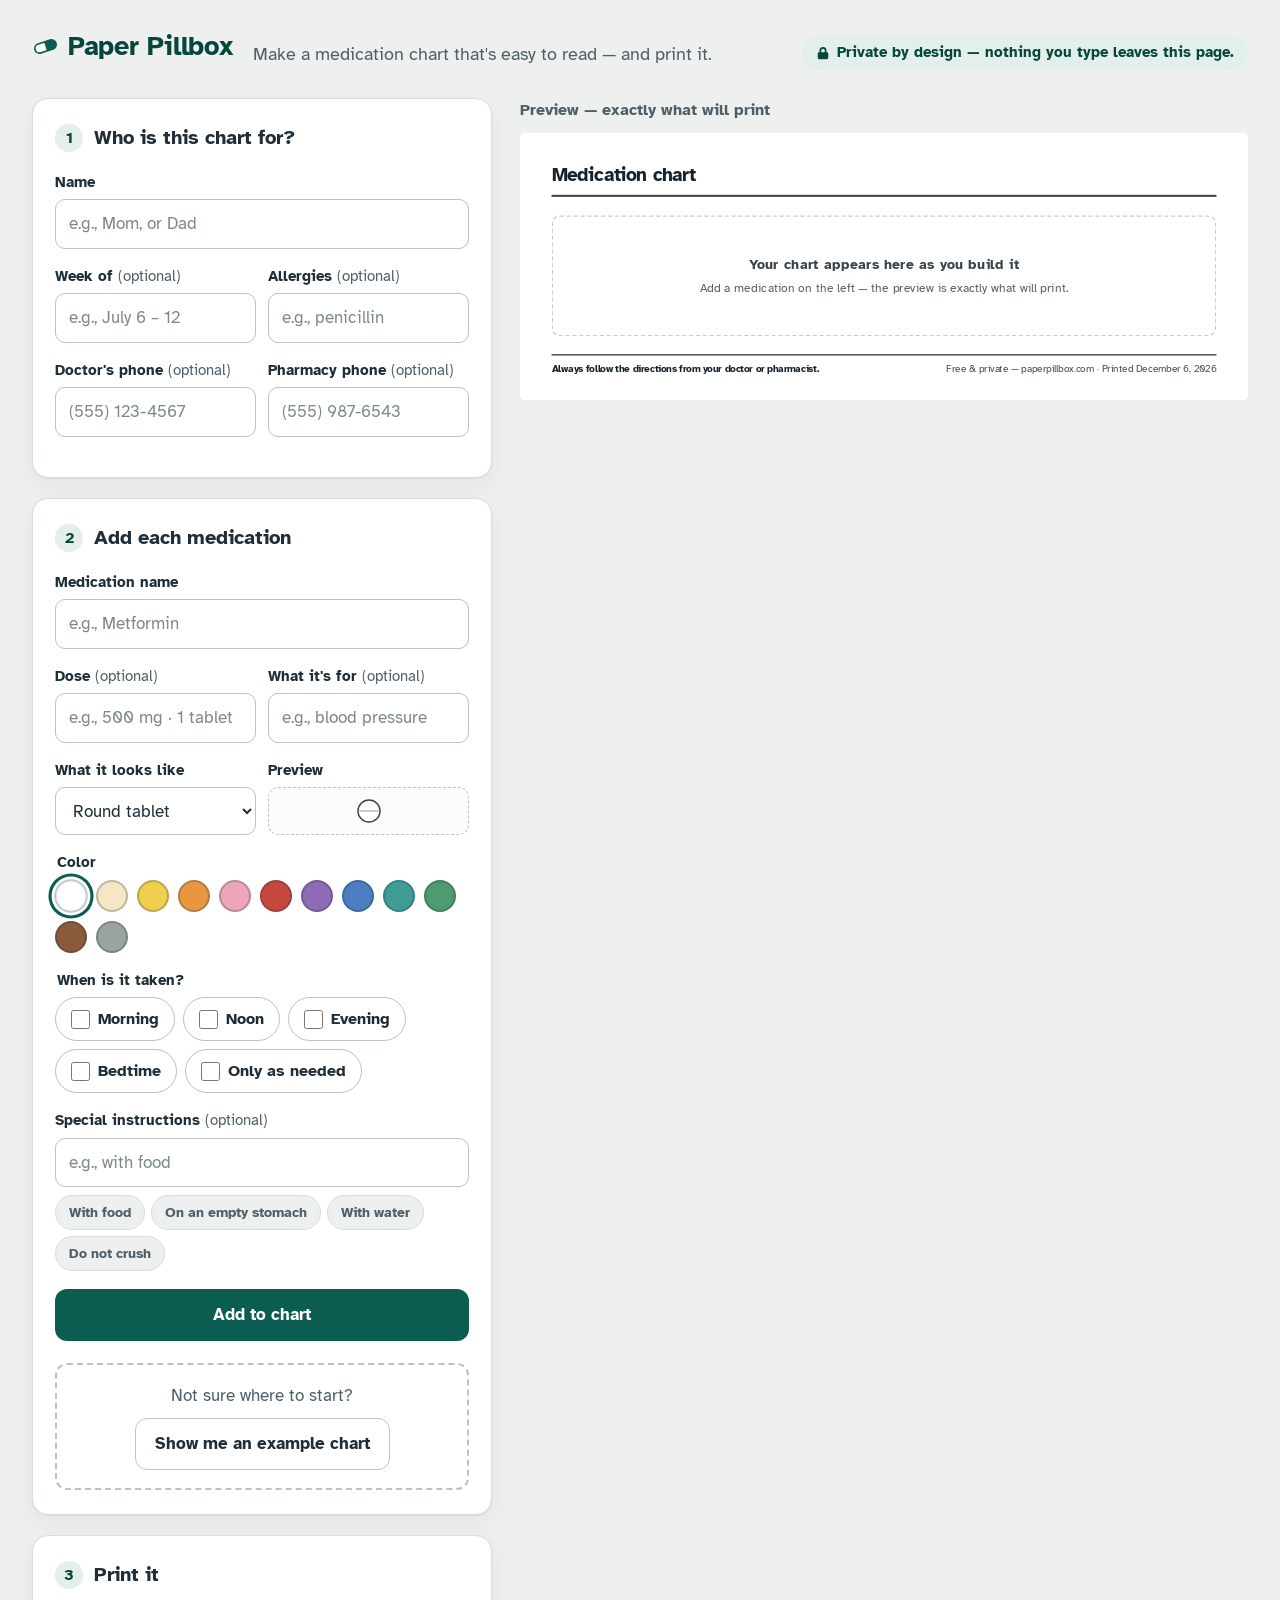
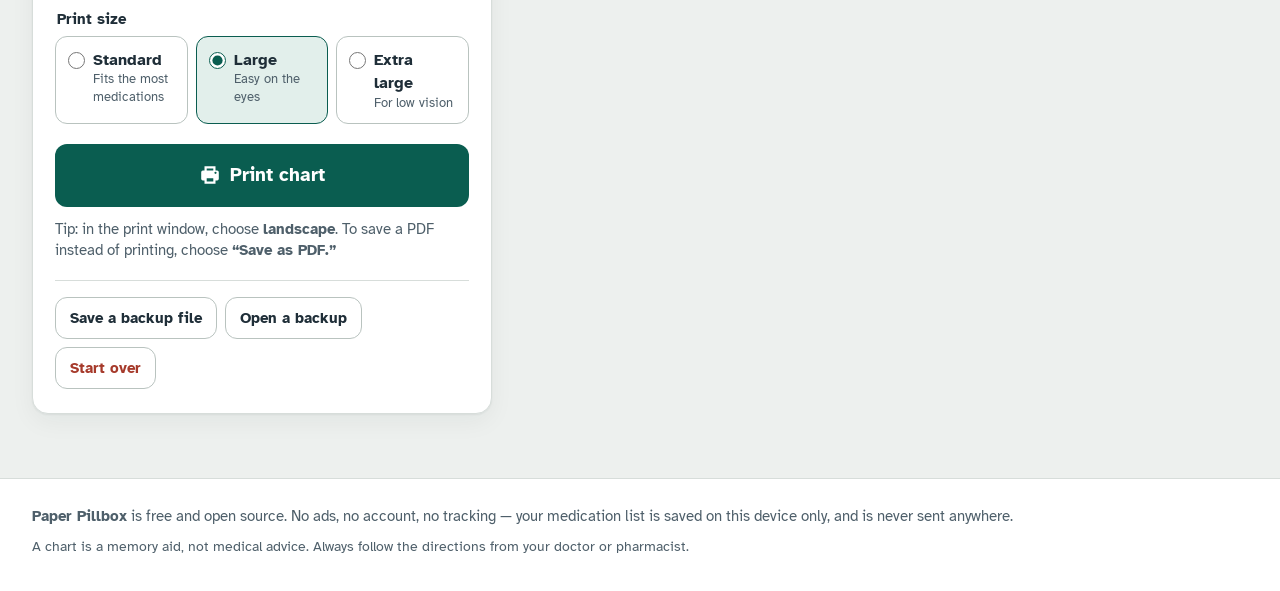
==== index.html @ 4de99bdd "feat: Paper Pillbox — a free, private medication chart maker A single-page static tool that builds a" ====
<!doctype html>
<html lang="en">
<head>
  <meta charset="utf-8">
  <meta name="viewport" content="width=device-width, initial-scale=1">
  <title>Paper Pillbox — print a clear medication chart</title>
  <meta name="description" content="Free medication chart maker. Large print, easy to read, completely private — nothing you type ever leaves your browser.">
  <meta name="theme-color" content="#0A5D50">
  <link rel="icon" href="favicon.svg" type="image/svg+xml">
  <link rel="stylesheet" href="styles.css">
</head>
<body>
  <a class="skip-link" href="#builder">Skip to the chart builder</a>

  <header class="masthead">
    <div class="masthead-inner">
      <p class="wordmark">
        <svg class="wordmark-pill" viewBox="0 0 32 32" aria-hidden="true" focusable="false">
          <rect x="3" y="10.5" width="26" height="11" rx="5.5" fill="#fff" stroke="currentColor" stroke-width="2"/>
          <path d="M16 10.5h7.5a5.5 5.5 0 0 1 5.5 5.5 5.5 5.5 0 0 1-5.5 5.5H16Z" fill="currentColor"/>
        </svg>
        Paper Pillbox
      </p>
      <p class="tagline">Make a medication chart that's easy to read — and print it.</p>
      <p class="privacy-note">
        <svg viewBox="0 0 16 16" aria-hidden="true" focusable="false"><path d="M4 7V5a4 4 0 0 1 8 0v2h.5A1.5 1.5 0 0 1 14 8.5v5A1.5 1.5 0 0 1 12.5 15h-9A1.5 1.5 0 0 1 2 13.5v-5A1.5 1.5 0 0 1 3.5 7Zm2 0h4V5a2 2 0 0 0-4 0Z" fill="currentColor"/></svg>
        Private by design — nothing you type leaves this page.
      </p>
    </div>
  </header>

  <main class="app">
    <!-- ============ Builder rail ============ -->
    <div class="builder" id="builder">

      <section class="card" aria-labelledby="who-heading">
        <h2 id="who-heading"><span class="step" aria-hidden="true">1</span>Who is this chart for?</h2>
        <div class="field">
          <label for="person-name">Name</label>
          <input id="person-name" type="text" autocomplete="off" placeholder="e.g., Mom, or Dad" data-person="name">
        </div>
        <div class="field-row">
          <div class="field">
            <label for="person-week">Week of <span class="optional">(optional)</span></label>
            <input id="person-week" type="text" autocomplete="off" placeholder="e.g., July 6 – 12" data-person="week">
          </div>
          <div class="field">
            <label for="person-allergies">Allergies <span class="optional">(optional)</span></label>
            <input id="person-allergies" type="text" autocomplete="off" placeholder="e.g., penicillin" data-person="allergies">
          </div>
        </div>
        <div class="field-row">
          <div class="field">
            <label for="person-doctor">Doctor's phone <span class="optional">(optional)</span></label>
            <input id="person-doctor" type="tel" autocomplete="off" placeholder="(555) 123-4567" data-person="doctor">
          </div>
          <div class="field">
            <label for="person-pharmacy">Pharmacy phone <span class="optional">(optional)</span></label>
            <input id="person-pharmacy" type="tel" autocomplete="off" placeholder="(555) 987-6543" data-person="pharmacy">
          </div>
        </div>
      </section>

      <section class="card" aria-labelledby="meds-heading">
        <h2 id="meds-heading"><span class="step" aria-hidden="true">2</span>Add each medication</h2>

        <form id="med-form" novalidate>
          <div class="field">
            <label for="med-name">Medication name</label>
            <input id="med-name" type="text" autocomplete="off" placeholder="e.g., Metformin" required aria-describedby="med-name-error">
            <p class="field-error" id="med-name-error" hidden>Please enter the medication's name.</p>
          </div>

          <div class="field-row">
            <div class="field">
              <label for="med-dose">Dose <span class="optional">(optional)</span></label>
              <input id="med-dose" type="text" autocomplete="off" placeholder="e.g., 500 mg · 1 tablet">
            </div>
            <div class="field">
              <label for="med-purpose">What it's for <span class="optional">(optional)</span></label>
              <input id="med-purpose" type="text" autocomplete="off" placeholder="e.g., blood pressure">
            </div>
          </div>

          <div class="field-row">
            <div class="field">
              <label for="med-shape">What it looks like</label>
              <select id="med-shape">
                <option value="round">Round tablet</option>
                <option value="oval">Oval tablet</option>
                <option value="capsule">Capsule</option>
                <option value="liquid">Liquid</option>
                <option value="drops">Drops</option>
                <option value="inhaler">Inhaler</option>
                <option value="injection">Injection</option>
                <option value="patch">Patch</option>
                <option value="cream">Cream or gel</option>
                <option value="other">Something else</option>
              </select>
            </div>
            <div class="field chip-preview-field">
              <span class="label-like" aria-hidden="true">Preview</span>
              <span class="chip-preview" id="chip-preview" aria-hidden="true"></span>
            </div>
          </div>

          <fieldset class="field">
            <legend>Color</legend>
            <div class="swatches" id="med-color" role="radiogroup"></div>
          </fieldset>

          <fieldset class="field" aria-describedby="med-times-error">
            <legend>When is it taken?</legend>
            <div class="time-checks" id="med-times">
              <label class="time-check time-morning"><input type="checkbox" value="morning"><span class="time-check-label">Morning</span></label>
              <label class="time-check time-noon"><input type="checkbox" value="noon"><span class="time-check-label">Noon</span></label>
              <label class="time-check time-evening"><input type="checkbox" value="evening"><span class="time-check-label">Evening</span></label>
              <label class="time-check time-bedtime"><input type="checkbox" value="bedtime"><span class="time-check-label">Bedtime</span></label>
              <label class="time-check time-prn"><input type="checkbox" value="prn"><span class="time-check-label">Only as needed</span></label>
            </div>
            <p class="field-error" id="med-times-error" hidden>Please pick at least one time of day.</p>
          </fieldset>

          <div class="field" id="max-per-day-field" hidden>
            <label for="med-max">Most in 24 hours <span class="optional">(optional)</span></label>
            <input id="med-max" type="text" autocomplete="off" placeholder="e.g., up to 3 doses">
          </div>

          <div class="field">
            <label for="med-instructions">Special instructions <span class="optional">(optional)</span></label>
            <input id="med-instructions" type="text" autocomplete="off" placeholder="e.g., with food">
            <div class="quick-chips" aria-label="Common instructions">
              <button type="button" class="quick-chip" data-chip="With food">With food</button>
              <button type="button" class="quick-chip" data-chip="On an empty stomach">On an empty stomach</button>
              <button type="button" class="quick-chip" data-chip="With a full glass of water">With water</button>
              <button type="button" class="quick-chip" data-chip="Do not crush">Do not crush</button>
            </div>
          </div>

          <div class="form-actions">
            <button type="submit" class="btn btn-primary" id="med-submit">Add to chart</button>
            <button type="button" class="btn btn-ghost" id="med-cancel" hidden>Cancel</button>
          </div>
        </form>

        <div class="med-list-wrap">
          <h3 class="med-list-heading" id="med-list-heading" hidden>On this chart</h3>
          <ul class="med-list" id="med-list" aria-labelledby="meds-heading"></ul>
          <div class="example-offer" id="example-offer">
            <p>Not sure where to start?</p>
            <button type="button" class="btn btn-subtle" id="load-example">Show me an example chart</button>
          </div>
        </div>
      </section>

      <section class="card" aria-labelledby="print-heading">
        <h2 id="print-heading"><span class="step" aria-hidden="true">3</span>Print it</h2>

        <fieldset class="field">
          <legend>Print size</legend>
          <div class="size-options" role="radiogroup">
            <label class="size-option"><input type="radio" name="text-size" value="standard"><span><strong>Standard</strong><small>Fits the most medications</small></span></label>
            <label class="size-option"><input type="radio" name="text-size" value="large" checked><span><strong>Large</strong><small>Easy on the eyes</small></span></label>
            <label class="size-option"><input type="radio" name="text-size" value="xl"><span><strong>Extra large</strong><small>For low vision</small></span></label>
          </div>
        </fieldset>

        <button type="button" class="btn btn-primary btn-print" id="print-btn">
          <svg viewBox="0 0 20 20" aria-hidden="true" focusable="false"><path d="M5 2h10v4h1.5A1.5 1.5 0 0 1 18 7.5v6a1.5 1.5 0 0 1-1.5 1.5H15v3H5v-3H3.5A1.5 1.5 0 0 1 2 13.5v-6A1.5 1.5 0 0 1 3.5 6H5Zm2 2v2h6V4Zm0 9v3h6v-3Zm8-4a1 1 0 1 0 0-2 1 1 0 0 0 0 2Z" fill="currentColor"/></svg>
          Print chart
        </button>
        <p class="print-hint">Tip: in the print window, choose <strong>landscape</strong>. To save a PDF instead of printing, choose <strong>“Save as PDF.”</strong></p>

        <div class="data-actions">
          <button type="button" class="btn btn-subtle" id="export-btn">Save a backup file</button>
          <button type="button" class="btn btn-subtle" id="import-btn">Open a backup</button>
          <input type="file" id="import-input" accept=".json,application/json" hidden>
          <button type="button" class="btn btn-subtle btn-danger-subtle" id="reset-btn">Start over</button>
        </div>
      </section>
    </div>

    <!-- ============ Preview pane ============ -->
    <div class="preview-pane">
      <div class="preview-toolbar">
        <h2 class="preview-title">Preview — exactly what will print</h2>
        <p class="save-indicator" id="save-indicator" role="status" aria-live="polite"></p>
      </div>
      <div class="sheet-viewport" id="sheet-viewport">
        <article class="sheet" id="sheet" aria-label="Medication chart preview"></article>
      </div>
    </div>
  </main>

  <footer class="site-footer">
    <div class="site-footer-inner">
      <p><strong>Paper Pillbox</strong> is free and open source. No ads, no account, no tracking — your medication list is saved on this device only, and is never sent anywhere.</p>
      <p class="disclaimer">A chart is a memory aid, not medical advice. Always follow the directions from your doctor or pharmacist.</p>
    </div>
  </footer>

  <div class="snackbar" id="snackbar" role="status" aria-live="polite" hidden>
    <span id="snackbar-text"></span>
    <button type="button" class="snackbar-action" id="snackbar-action" hidden>Undo</button>
  </div>

  <dialog class="confirm-dialog" id="reset-dialog">
    <h2>Start over?</h2>
    <p>This clears the whole chart — every medication and every detail. If you might want it later, save a backup first.</p>
    <div class="dialog-actions">
      <button type="button" class="btn btn-subtle" id="reset-cancel">Keep my chart</button>
      <button type="button" class="btn btn-danger" id="reset-confirm">Clear everything</button>
    </div>
  </dialog>

  <noscript>
    <div class="noscript-note">
      <p>Paper Pillbox needs JavaScript to build your chart. Everything runs right here in your browser — nothing you type is ever uploaded.</p>
    </div>
  </noscript>

  <script src="app.js"></script>
</body>
</html>
---- styles.css ----
/* ==========================================================================
   Paper Pillbox — screen & print styles
   Typeface: Atkinson Hyperlegible (Braille Institute) — chosen because the
   people reading this chart may have low vision. Self-hosted, no CDN.
   ========================================================================== */

@font-face {
  font-family: "Atkinson Hyperlegible";
  src: url("fonts/atkinson-hyperlegible-400.woff2") format("woff2");
  font-weight: 400;
  font-style: normal;
  font-display: swap;
}
@font-face {
  font-family: "Atkinson Hyperlegible";
  src: url("fonts/atkinson-hyperlegible-700.woff2") format("woff2");
  font-weight: 700;
  font-style: normal;
  font-display: swap;
}
@font-face {
  font-family: "Atkinson Hyperlegible";
  src: url("fonts/atkinson-hyperlegible-400-italic.woff2") format("woff2");
  font-weight: 400;
  font-style: italic;
  font-display: swap;
}

/* ---------- Tokens ---------- */
:root {
  /* App chrome */
  --porcelain: #EDF0EE;
  --paper: #FFFFFF;
  --ink: #1F2E38;
  --ink-soft: #4E5F6A;
  --line: #D7DDDA;
  --line-strong: #B9C3BF;
  --green: #0A5D50;
  --green-deep: #07463C;
  --green-tint: #E2EFEB;
  --danger: #A63A2B;
  --danger-tint: #F8ECE9;

  /* Time-of-day system — the chart's organizing principle.
     Each slot gets a band tint (light enough for AAA text) and an ink. */
  --dawn-band: #FAEFDC;   --dawn-ink: #6E430C;
  --day-band: #E3EDF7;    --day-ink: #1B4A72;
  --dusk-band: #EFE8F6;   --dusk-ink: #4F3B73;
  --night-band: #E5E9F4;  --night-ink: #27345D;
  --prn-band: #EBEEEA;    --prn-ink: #3F4C46;

  /* Printed sheet */
  --sheet-rule: #C9CFCC;
  --sheet-rule-strong: #37424A;
  --sheet-font: 17px; /* "Large" default; JS swaps via [data-size] */

  --radius-card: 16px;
  --radius-input: 10px;
  --shadow-card: 0 1px 2px rgba(16, 42, 37, 0.06), 0 8px 24px rgba(16, 42, 37, 0.05);
  --shadow-paper: 0 2px 6px rgba(20, 35, 30, 0.12), 0 18px 48px rgba(20, 35, 30, 0.14);
}

/* ---------- Base ---------- */
*, *::before, *::after { box-sizing: border-box; }

/* The hidden attribute always wins, even over display:flex utilities. */
[hidden] { display: none !important; }

html { -webkit-text-size-adjust: 100%; }

body {
  margin: 0;
  font-family: "Atkinson Hyperlegible", "Segoe UI", system-ui, -apple-system, sans-serif;
  font-size: 17px;
  line-height: 1.5;
  color: var(--ink);
  background: var(--porcelain);
}

::selection { background: var(--green-tint); color: var(--green-deep); }

h1, h2, h3, p, ul, figure { margin: 0; }
ul { padding: 0; list-style: none; }
button, input, select { font: inherit; color: inherit; }
svg { display: block; }

:focus-visible {
  outline: 3px solid var(--green);
  outline-offset: 2px;
  border-radius: 4px;
}

.visually-hidden {
  position: absolute;
  width: 1px; height: 1px;
  margin: -1px; padding: 0;
  overflow: hidden;
  clip-path: inset(50%);
  white-space: nowrap;
  border: 0;
}

.skip-link {
  position: absolute;
  left: 16px; top: -60px;
  z-index: 100;
  padding: 10px 16px;
  background: var(--green-deep);
  color: #fff;
  font-weight: 700;
  border-radius: 0 0 10px 10px;
  text-decoration: none;
  transition: top 120ms ease;
}
.skip-link:focus { top: 0; }

/* ---------- Masthead ---------- */
.masthead { padding: 26px 32px 6px; }
.masthead-inner {
  max-width: 1560px;
  margin: 0 auto;
  display: flex;
  flex-wrap: wrap;
  align-items: baseline;
  column-gap: 20px;
  row-gap: 8px;
}
.wordmark {
  display: inline-flex;
  align-items: center;
  gap: 9px;
  font-size: 27px;
  font-weight: 700;
  letter-spacing: -0.01em;
  color: var(--green-deep);
}
.wordmark-pill { width: 27px; height: 27px; color: var(--green); transform: rotate(-18deg); }
.tagline { font-size: 18px; color: var(--ink-soft); }
.privacy-note {
  display: inline-flex;
  align-items: center;
  gap: 7px;
  margin-left: auto;
  padding: 6px 14px;
  font-size: 14.5px;
  font-weight: 700;
  color: var(--green-deep);
  background: var(--green-tint);
  border-radius: 999px;
}
.privacy-note svg { width: 14px; height: 14px; }

/* ---------- App layout ---------- */
.app {
  max-width: 1560px;
  margin: 0 auto;
  display: grid;
  grid-template-columns: minmax(370px, 460px) minmax(0, 1fr);
  gap: 28px;
  padding: 22px 32px 64px;
  align-items: start;
}

/* ---------- Builder cards ---------- */
.builder { display: grid; gap: 20px; }

.card {
  background: var(--paper);
  border: 1px solid var(--line);
  border-radius: var(--radius-card);
  padding: 24px 22px;
  box-shadow: var(--shadow-card);
}
.card > h2 {
  display: flex;
  align-items: center;
  gap: 11px;
  font-size: 20px;
  margin-bottom: 18px;
}
.step {
  flex: none;
  display: inline-flex;
  align-items: center;
  justify-content: center;
  width: 28px; height: 28px;
  border-radius: 50%;
  background: var(--green-tint);
  color: var(--green-deep);
  font-size: 16px;
}

/* ---------- Fields ---------- */
.field { margin-bottom: 16px; }
.field:last-child { margin-bottom: 0; }
.field-row {
  display: grid;
  grid-template-columns: 1fr 1fr;
  gap: 12px;
}
.field-row .field { margin-bottom: 16px; }

label, legend, .label-like {
  display: block;
  font-size: 15px;
  font-weight: 700;
  margin-bottom: 6px;
}
fieldset {
  border: 0;
  padding: 0;
  margin: 0 0 16px;
  min-width: 0;
}
.optional { font-weight: 400; color: var(--ink-soft); }

input[type="text"], input[type="tel"], select {
  width: 100%;
  padding: 11px 13px;
  border: 1.5px solid var(--line-strong);
  border-radius: var(--radius-input);
  background: #fff;
  min-height: 48px;
}
input[type="text"]:focus-visible, input[type="tel"]:focus-visible, select:focus-visible {
  border-color: var(--green);
  outline-offset: 0;
}
input::placeholder { color: #7C8A88; opacity: 1; }

.field-error {
  margin-top: 6px;
  font-size: 14.5px;
  font-weight: 700;
  color: var(--danger);
}
.field-invalid input, .field-invalid .time-check { border-color: var(--danger); }

/* Color swatches */
.swatches { display: flex; flex-wrap: wrap; gap: 9px; }
.swatch { position: relative; margin: 0; }
.swatch input {
  position: absolute;
  inset: 0;
  opacity: 0;
  margin: 0;
  cursor: pointer;
}
.swatch-dot {
  display: block;
  width: 32px; height: 32px;
  border-radius: 50%;
  border: 2px solid rgba(31, 46, 56, 0.25);
  transition: transform 100ms ease;
}
.swatch input:checked + .swatch-dot {
  box-shadow: 0 0 0 2.5px #fff, 0 0 0 5.5px var(--green);
  transform: scale(1.05);
}
.swatch input:focus-visible + .swatch-dot {
  box-shadow: 0 0 0 2.5px #fff, 0 0 0 5.5px var(--green);
}

/* Live chip preview */
.chip-preview-field { display: flex; flex-direction: column; }
.chip-preview {
  flex: 1;
  display: flex;
  align-items: center;
  justify-content: center;
  min-height: 48px;
  border: 1.5px dashed var(--line-strong);
  border-radius: var(--radius-input);
  background: #FBFCFB;
}
.chip-preview svg { width: 34px; height: 34px; }

/* Time-of-day checks */
.time-checks { display: flex; flex-wrap: wrap; gap: 8px; }
.time-check {
  display: inline-flex;
  align-items: center;
  gap: 8px;
  margin: 0;
  padding: 9px 15px;
  font-size: 16px;
  font-weight: 700;
  border: 1.5px solid var(--line-strong);
  border-radius: 999px;
  background: #fff;
  cursor: pointer;
}
.time-check input {
  width: 19px; height: 19px;
  margin: 0;
  cursor: pointer;
}
.time-morning input { accent-color: var(--dawn-ink); }
.time-noon input { accent-color: var(--day-ink); }
.time-evening input { accent-color: var(--dusk-ink); }
.time-bedtime input { accent-color: var(--night-ink); }
.time-prn input { accent-color: var(--prn-ink); }

.time-morning:has(input:checked) { background: var(--dawn-band); border-color: var(--dawn-ink); color: var(--dawn-ink); }
.time-noon:has(input:checked) { background: var(--day-band); border-color: var(--day-ink); color: var(--day-ink); }
.time-evening:has(input:checked) { background: var(--dusk-band); border-color: var(--dusk-ink); color: var(--dusk-ink); }
.time-bedtime:has(input:checked) { background: var(--night-band); border-color: var(--night-ink); color: var(--night-ink); }
.time-prn:has(input:checked) { background: var(--prn-band); border-color: var(--prn-ink); color: var(--prn-ink); }
.time-check:has(input:focus-visible) {
  outline: 3px solid var(--green);
  outline-offset: 2px;
}

/* Quick instruction chips */
.quick-chips { display: flex; flex-wrap: wrap; gap: 6px; margin-top: 8px; }
.quick-chip {
  padding: 6px 13px;
  font-size: 14px;
  font-weight: 700;
  color: var(--ink-soft);
  background: var(--porcelain);
  border: 1px solid var(--line);
  border-radius: 999px;
  cursor: pointer;
}
.quick-chip:hover { background: var(--green-tint); color: var(--green-deep); border-color: var(--green); }

/* ---------- Buttons ---------- */
.btn {
  display: inline-flex;
  align-items: center;
  justify-content: center;
  gap: 9px;
  padding: 12px 19px;
  min-height: 48px;
  font-weight: 700;
  border: 1.5px solid transparent;
  border-radius: 12px;
  cursor: pointer;
  transition: background-color 120ms ease, border-color 120ms ease, transform 60ms ease;
}
.btn:active { transform: translateY(1px); }
.btn svg { width: 20px; height: 20px; flex: none; }

.btn-primary { background: var(--green); color: #fff; }
.btn-primary:hover { background: var(--green-deep); }

.btn-subtle { background: #fff; border-color: var(--line-strong); color: var(--ink); }
.btn-subtle:hover { background: var(--porcelain); }

.btn-ghost { background: transparent; color: var(--ink-soft); }
.btn-ghost:hover { background: var(--porcelain); }

.btn-danger { background: var(--danger); color: #fff; }
.btn-danger:hover { background: #8C2F22; }

.btn-danger-subtle { color: var(--danger); border-color: var(--line-strong); }
.btn-danger-subtle:hover { background: var(--danger-tint); border-color: var(--danger); }

.form-actions { display: flex; gap: 10px; margin-top: 18px; }
.form-actions .btn-primary { flex: 1; }

.btn-print {
  width: 100%;
  font-size: 19px;
  padding: 16px;
  margin-top: 4px;
}
.btn-print svg { width: 22px; height: 22px; }

.print-hint {
  margin-top: 12px;
  font-size: 14.5px;
  color: var(--ink-soft);
}

.data-actions {
  display: flex;
  flex-wrap: wrap;
  gap: 8px;
  margin-top: 18px;
  padding-top: 16px;
  border-top: 1px solid var(--line);
}
.data-actions .btn { min-height: 42px; padding: 8px 14px; font-size: 15px; }

/* ---------- Medication list ---------- */
.med-list-wrap { margin-top: 22px; }
.med-list-heading {
  font-size: 15px;
  color: var(--ink-soft);
  text-transform: uppercase;
  letter-spacing: 0.06em;
  padding-bottom: 6px;
}
.med-item {
  display: flex;
  align-items: center;
  gap: 12px;
  padding: 13px 2px;
  border-top: 1px solid var(--line);
}
.med-item-chip { flex: none; width: 34px; height: 34px; }
.med-item-chip svg { width: 34px; height: 34px; }
.med-item-body { flex: 1; min-width: 0; }
.med-item-name { font-weight: 700; overflow-wrap: anywhere; }
.med-item-dose { font-weight: 400; color: var(--ink-soft); }
.med-item-times { display: flex; flex-wrap: wrap; gap: 5px; margin-top: 4px; }
.time-badge {
  display: inline-flex;
  align-items: center;
  gap: 5px;
  padding: 2px 9px;
  font-size: 13px;
  font-weight: 700;
  border-radius: 999px;
}
.time-badge::before {
  content: "";
  width: 7px; height: 7px;
  border-radius: 50%;
  background: currentColor;
}
.time-badge.morning { background: var(--dawn-band); color: var(--dawn-ink); }
.time-badge.noon { background: var(--day-band); color: var(--day-ink); }
.time-badge.evening { background: var(--dusk-band); color: var(--dusk-ink); }
.time-badge.bedtime { background: var(--night-band); color: var(--night-ink); }
.time-badge.prn { background: var(--prn-band); color: var(--prn-ink); }

.med-item-actions { display: flex; gap: 4px; }
.icon-btn {
  display: inline-flex;
  align-items: center;
  justify-content: center;
  width: 42px; height: 42px;
  border: none;
  border-radius: 10px;
  background: transparent;
  color: var(--ink-soft);
  cursor: pointer;
}
.icon-btn:hover { background: var(--porcelain); color: var(--ink); }
.icon-btn.delete:hover { background: var(--danger-tint); color: var(--danger); }
.icon-btn svg { width: 20px; height: 20px; }

.med-item-editing {
  background: var(--green-tint);
  border-radius: 10px;
  margin: 0 -8px;
  padding: 13px 10px;
  border-top-color: transparent;
}

.example-offer {
  margin-top: 14px;
  padding: 18px;
  text-align: center;
  border: 2px dashed var(--line-strong);
  border-radius: 12px;
  color: var(--ink-soft);
}
.example-offer p { margin-bottom: 10px; }

/* ---------- Print size options ---------- */
.size-options { display: grid; grid-template-columns: 1fr 1fr 1fr; gap: 8px; }
.size-option {
  display: flex;
  align-items: flex-start;
  gap: 8px;
  margin: 0;
  padding: 11px 12px;
  border: 1.5px solid var(--line-strong);
  border-radius: 12px;
  background: #fff;
  cursor: pointer;
  font-weight: 400;
}
.size-option input { margin: 4px 0 0; accent-color: var(--green); width: 17px; height: 17px; flex: none; cursor: pointer; }
.size-option strong { display: block; font-size: 15.5px; }
.size-option small { display: block; font-size: 13px; color: var(--ink-soft); line-height: 1.35; }
.size-option:has(input:checked) { border-color: var(--green); background: var(--green-tint); }
.size-option:has(input:focus-visible) { outline: 3px solid var(--green); outline-offset: 2px; }

/* ---------- Preview pane ---------- */
.preview-pane {
  position: sticky;
  top: 20px;
  min-width: 0;
}
.preview-toolbar {
  display: flex;
  align-items: baseline;
  justify-content: space-between;
  gap: 16px;
  margin-bottom: 12px;
}
.preview-title { font-size: 15.5px; font-weight: 700; color: var(--ink-soft); }
.save-indicator {
  display: inline-flex;
  align-items: center;
  gap: 7px;
  font-size: 14px;
  color: var(--ink-soft);
}
.save-indicator.saved::before {
  content: "";
  width: 8px; height: 8px;
  border-radius: 50%;
  background: var(--green);
}

.sheet-viewport {
  position: relative;
  overflow-x: auto;
  border-radius: 4px;
}

/* ---------- The sheet (the printed artifact) ---------- */
.sheet {
  width: 1060px;
  transform-origin: top left;
  background: #fff;
  border-radius: 4px;
  box-shadow: var(--shadow-paper);
  padding: 42px 46px 36px;
  font-size: var(--sheet-font);
  line-height: 1.4;
  color: #16232C;
}
.sheet[data-size="standard"] { --sheet-font: 14px; }
.sheet[data-size="large"] { --sheet-font: 17px; }
.sheet[data-size="xl"] { --sheet-font: 20px; }

.sheet-head {
  display: flex;
  align-items: baseline;
  justify-content: space-between;
  gap: 24px;
  padding-bottom: 10px;
  border-bottom: 3px solid var(--sheet-rule-strong);
}
.sheet-title { font-size: 1.6em; font-weight: 700; letter-spacing: -0.01em; }
.sheet-week { font-size: 1.05em; white-space: nowrap; }
.sheet-meta {
  display: flex;
  flex-wrap: wrap;
  column-gap: 28px;
  row-gap: 2px;
  margin-top: 9px;
  font-size: 0.95em;
}
.sheet-meta .allergies { font-weight: 700; }

/* Time-of-day slots */
.slot { margin-top: 1.5em; }
.slot-head {
  display: flex;
  align-items: center;
  gap: 10px;
  padding: 8px 14px;
  border-radius: 8px;
  font-size: 1.12em;
  font-weight: 700;
}
.slot-head svg { width: 1.25em; height: 1.25em; flex: none; }
.slot-morning .slot-head { background: var(--dawn-band); color: var(--dawn-ink); }
.slot-noon .slot-head { background: var(--day-band); color: var(--day-ink); }
.slot-evening .slot-head { background: var(--dusk-band); color: var(--dusk-ink); }
.slot-bedtime .slot-head { background: var(--night-band); color: var(--night-ink); }
.slot-prn .slot-head { background: var(--prn-band); color: var(--prn-ink); }

.slot table {
  width: 100%;
  border-collapse: collapse;
  margin-top: 2px;
}
.slot thead th {
  padding: 7px 4px 5px;
  font-size: 0.82em;
  font-weight: 700;
  color: #3F4C55;
  border-bottom: 2px solid var(--sheet-rule-strong);
}
.slot thead th.med-col { text-align: left; padding-left: 4px; }
.slot .day-col { width: 3.9em; }

.slot tbody tr:nth-child(even) { background: #F7F9F8; }
.slot tbody th, .slot tbody td {
  border-bottom: 1.5px solid var(--sheet-rule);
  vertical-align: middle;
}
.slot tbody th.med {
  text-align: left;
  padding: 0.55em 0.6em 0.55em 4px;
  font-weight: 400;
}
.med-cell { display: flex; align-items: center; gap: 0.6em; }
.med-cell .chip { flex: none; width: 2em; height: 2em; }
.med-cell .chip svg { width: 100%; height: 100%; }
.med-cell .med-text { min-width: 0; }
.med-cell .med-name { font-size: 1.12em; font-weight: 700; overflow-wrap: anywhere; }
.med-cell .med-dose { font-weight: 400; font-size: 0.92em; color: #3F4C55; white-space: nowrap; }
.med-cell .med-notes { display: block; font-size: 0.88em; color: #3F4C55; font-style: italic; }

.slot td.checkcell {
  border-left: 1px solid #E2E6E4;
  text-align: center;
  padding: 0.45em 0;
}
.checkbox {
  display: inline-block;
  width: 1.45em; height: 1.45em;
  border: 2px solid #5A6663;
  border-radius: 4px;
  background: #fff;
}

/* As-needed table */
.slot-prn tbody td { padding: 0.55em 0.6em; font-size: 0.95em; }
.slot-prn thead th { text-align: left; padding-left: 0.6em; }
.slot-prn thead th:first-child { padding-left: 4px; }

/* Sheet footer */
.sheet-foot {
  display: flex;
  align-items: baseline;
  justify-content: space-between;
  gap: 24px;
  margin-top: 1.8em;
  padding-top: 9px;
  border-top: 2px solid var(--sheet-rule-strong);
  font-size: 0.85em;
}
.sheet-foot .safety { font-weight: 700; }
.sheet-foot .credit { color: #3F4C55; white-space: nowrap; }

/* Sheet empty state (screen only) */
.sheet-empty {
  margin-top: 1.5em;
  padding: 56px 40px;
  text-align: center;
  border: 2px dashed var(--sheet-rule);
  border-radius: 12px;
  color: #4E5F6A;
  font-size: 1.05em;
}
.sheet-empty strong { display: block; font-size: 1.15em; margin-bottom: 6px; color: #37424A; }

/* ---------- Site footer ---------- */
.site-footer {
  border-top: 1px solid var(--line);
  background: #fff;
  padding: 26px 32px 34px;
}
.site-footer-inner {
  max-width: 1560px;
  margin: 0 auto;
  display: grid;
  gap: 8px;
  font-size: 15px;
  color: var(--ink-soft);
}
.disclaimer { font-size: 14px; }

/* ---------- Snackbar ---------- */
.snackbar {
  position: fixed;
  left: 50%;
  bottom: 26px;
  transform: translateX(-50%);
  z-index: 60;
  display: flex;
  align-items: center;
  gap: 18px;
  max-width: min(92vw, 480px);
  padding: 14px 20px;
  background: var(--ink);
  color: #fff;
  border-radius: 12px;
  box-shadow: 0 6px 24px rgba(16, 30, 26, 0.35);
  animation: snackbar-in 160ms ease;
}
@keyframes snackbar-in {
  from { transform: translate(-50%, 12px); opacity: 0; }
  to { transform: translate(-50%, 0); opacity: 1; }
}
.snackbar-action {
  border: none;
  background: none;
  color: #9FDFCE;
  font-weight: 700;
  text-decoration: underline;
  cursor: pointer;
  padding: 4px 6px;
}

/* ---------- Dialog ---------- */
.confirm-dialog {
  border: none;
  border-radius: 16px;
  padding: 26px 24px;
  max-width: 430px;
  box-shadow: 0 24px 64px rgba(16, 30, 26, 0.3);
}
.confirm-dialog::backdrop { background: rgba(18, 32, 27, 0.45); }
.confirm-dialog h2 { font-size: 20px; margin-bottom: 10px; }
.confirm-dialog p { color: var(--ink-soft); margin-bottom: 20px; }
.dialog-actions { display: flex; justify-content: flex-end; gap: 10px; }

/* ---------- Noscript ---------- */
.noscript-note {
  max-width: 640px;
  margin: 24px auto;
  padding: 18px 22px;
  background: var(--dawn-band);
  color: var(--dawn-ink);
  border-radius: 12px;
  font-weight: 700;
}

/* ---------- Responsive ---------- */
@media (max-width: 1020px) {
  .app { grid-template-columns: 1fr; padding: 18px 20px 48px; }
  .preview-pane { position: static; }
  .masthead { padding: 22px 20px 4px; }
  .privacy-note { margin-left: 0; }
  .site-footer { padding: 22px 20px 30px; }
}
@media (max-width: 560px) {
  .field-row { grid-template-columns: 1fr; gap: 0; }
  .size-options { grid-template-columns: 1fr; }
  .form-actions { flex-direction: column; }
}

/* ---------- Reduced motion ---------- */
@media (prefers-reduced-motion: reduce) {
  *, *::before, *::after {
    animation-duration: 0.01ms !important;
    transition-duration: 0.01ms !important;
  }
}

/* ==========================================================================
   PRINT — the whole point.
   Only the sheet prints. Bands keep their tints where the browser allows;
   every encoding also survives pure grayscale (icons + labels + borders).
   ========================================================================== */
@page {
  size: landscape;
  margin: 10mm 12mm;
}

@media print {
  html, body { background: #fff; }

  .masthead,
  .builder,
  .preview-toolbar,
  .site-footer,
  .snackbar,
  .skip-link,
  .sheet-empty { display: none !important; }

  .app { display: block; padding: 0; max-width: none; }
  .preview-pane { position: static; }
  .sheet-viewport { height: auto !important; overflow: visible; }

  .sheet {
    width: 100% !important;
    transform: none !important;
    box-shadow: none;
    border-radius: 0;
    padding: 0;
  }

  .slot-head,
  .slot tbody tr:nth-child(even),
  .checkbox {
    -webkit-print-color-adjust: exact;
    print-color-adjust: exact;
  }

  .slot { break-inside: auto; }
  .slot-head { break-after: avoid-page; break-inside: avoid-page; }
  .slot tbody tr { break-inside: avoid-page; }
  .sheet-foot { break-inside: avoid-page; }
}
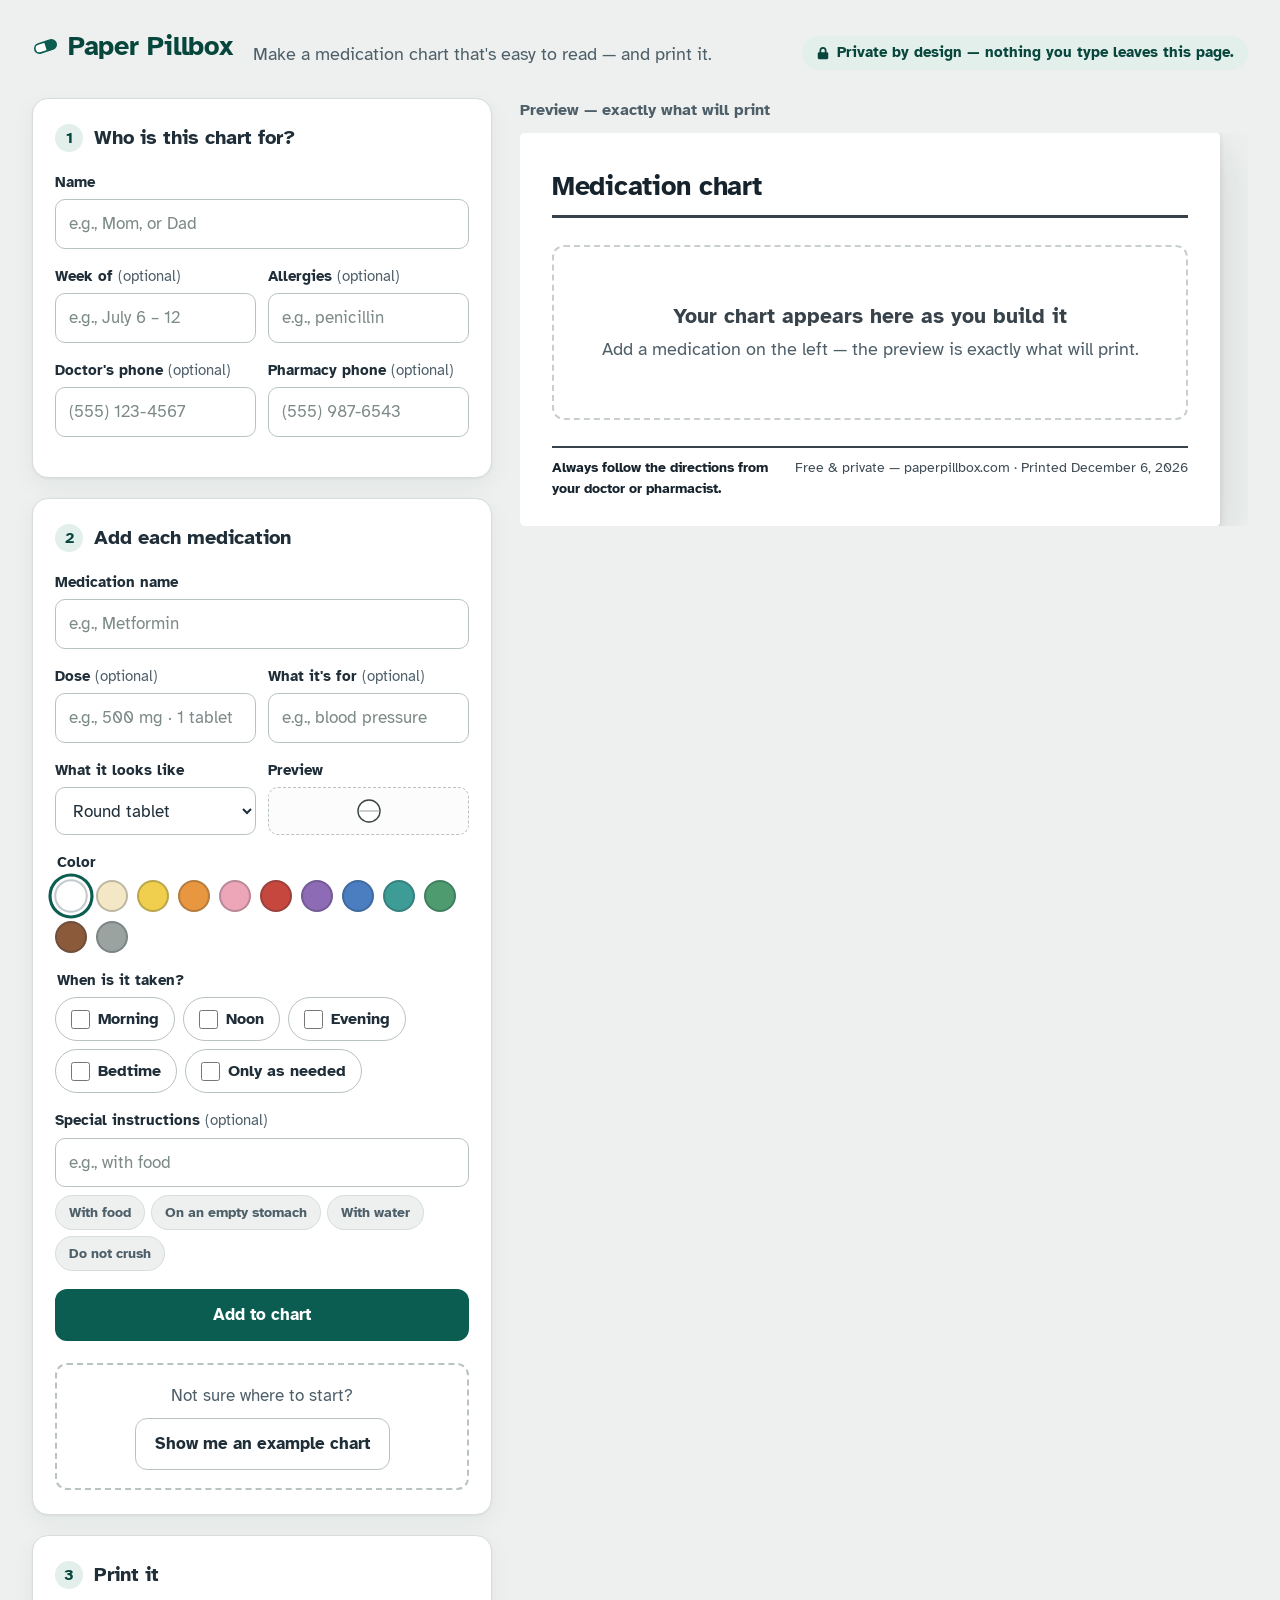
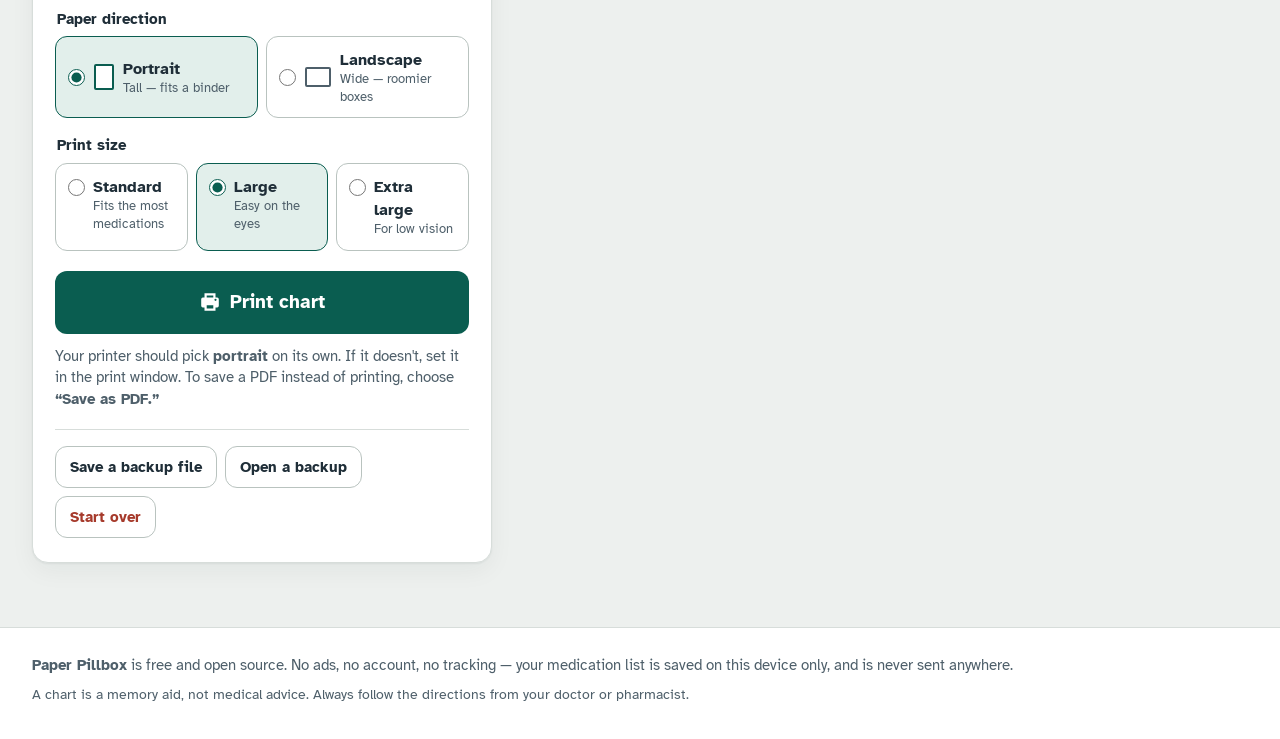
==== commit d2fedfa2: "feat: portrait-first printing, repeating time bands, and social cards Portrait is now the default pa" ====
--- a/index.html
+++ b/index.html
@@ -6,8 +6,30 @@
   <title>Paper Pillbox — print a clear medication chart</title>
   <meta name="description" content="Free medication chart maker. Large print, easy to read, completely private — nothing you type ever leaves your browser.">
   <meta name="theme-color" content="#0A5D50">
+  <link rel="canonical" href="https://paperpillbox.com/">
   <link rel="icon" href="favicon.svg" type="image/svg+xml">
+  <link rel="apple-touch-icon" href="apple-touch-icon.png">
+
+  <meta property="og:type" content="website">
+  <meta property="og:site_name" content="Paper Pillbox">
+  <meta property="og:url" content="https://paperpillbox.com/">
+  <meta property="og:title" content="Paper Pillbox — print a clear medication chart">
+  <meta property="og:description" content="Free medication chart maker. Large print, easy to read, completely private — nothing you type ever leaves your browser.">
+  <meta property="og:image" content="https://paperpillbox.com/og-image.png">
+  <meta property="og:image:type" content="image/png">
+  <meta property="og:image:width" content="1200">
+  <meta property="og:image:height" content="630">
+  <meta property="og:image:alt" content="A large-print weekly medication chart with morning, evening and bedtime sections and a checkbox for each day.">
+  <meta property="og:locale" content="en_US">
+
+  <meta name="twitter:card" content="summary_large_image">
+  <meta name="twitter:title" content="Paper Pillbox — print a clear medication chart">
+  <meta name="twitter:description" content="Free medication chart maker. Large print, easy to read, completely private — nothing you type ever leaves your browser.">
+  <meta name="twitter:image" content="https://paperpillbox.com/og-image.png">
+  <meta name="twitter:image:alt" content="A large-print weekly medication chart with morning, evening and bedtime sections and a checkbox for each day.">
   <link rel="stylesheet" href="styles.css">
+  <!-- @page can't read a custom property, so the orientation rule is swapped at runtime. -->
+  <style id="page-rule">@page { size: portrait; margin: 10mm 12mm; }</style>
 </head>
 <body>
   <a class="skip-link" href="#builder">Skip to the chart builder</a>
@@ -157,6 +179,22 @@
         <h2 id="print-heading"><span class="step" aria-hidden="true">3</span>Print it</h2>
 
         <fieldset class="field">
+          <legend>Paper direction</legend>
+          <div class="orientation-options" role="radiogroup">
+            <label class="orientation-option">
+              <input type="radio" name="orientation" value="portrait" checked>
+              <span class="orientation-art portrait" aria-hidden="true"></span>
+              <span class="orientation-text"><strong>Portrait</strong><small>Tall — fits a binder</small></span>
+            </label>
+            <label class="orientation-option">
+              <input type="radio" name="orientation" value="landscape">
+              <span class="orientation-art landscape" aria-hidden="true"></span>
+              <span class="orientation-text"><strong>Landscape</strong><small>Wide — roomier boxes</small></span>
+            </label>
+          </div>
+        </fieldset>
+
+        <fieldset class="field">
           <legend>Print size</legend>
           <div class="size-options" role="radiogroup">
             <label class="size-option"><input type="radio" name="text-size" value="standard"><span><strong>Standard</strong><small>Fits the most medications</small></span></label>
@@ -169,7 +207,7 @@
           <svg viewBox="0 0 20 20" aria-hidden="true" focusable="false"><path d="M5 2h10v4h1.5A1.5 1.5 0 0 1 18 7.5v6a1.5 1.5 0 0 1-1.5 1.5H15v3H5v-3H3.5A1.5 1.5 0 0 1 2 13.5v-6A1.5 1.5 0 0 1 3.5 6H5Zm2 2v2h6V4Zm0 9v3h6v-3Zm8-4a1 1 0 1 0 0-2 1 1 0 0 0 0 2Z" fill="currentColor"/></svg>
           Print chart
         </button>
-        <p class="print-hint">Tip: in the print window, choose <strong>landscape</strong>. To save a PDF instead of printing, choose <strong>“Save as PDF.”</strong></p>
+        <p class="print-hint">Your printer should pick <strong id="orientation-word">portrait</strong> on its own. If it doesn't, set it in the print window. To save a PDF instead of printing, choose <strong>“Save as PDF.”</strong></p>
 
         <div class="data-actions">
           <button type="button" class="btn btn-subtle" id="export-btn">Save a backup file</button>
--- a/styles.css
+++ b/styles.css
@@ -54,6 +54,15 @@
   --sheet-rule-strong: #37424A;
   --sheet-font: 17px; /* "Large" default; JS swaps via [data-size] */
 
+  /* Real printable widths at 96dpi, taking the narrower of US Letter and A4
+     so a chart laid out here fits both without reflowing at the printer:
+       portrait  = A4 210mm  − 24mm margins ≈ 703px
+       landscape = Letter 11in − 24mm margins ≈ 965px */
+  --sheet-width: 700px;
+  --day-col: 2.5em;
+  --check-size: 1.3em;
+  --sheet-pad: 34px 32px 28px;
+
   --radius-card: 16px;
   --radius-input: 10px;
   --shadow-card: 0 1px 2px rgba(16, 42, 37, 0.06), 0 8px 24px rgba(16, 42, 37, 0.05);
@@ -461,6 +470,35 @@
 }
 .example-offer p { margin-bottom: 10px; }
 
+/* ---------- Paper direction ---------- */
+.orientation-options { display: grid; grid-template-columns: 1fr 1fr; gap: 8px; }
+.orientation-option {
+  display: flex;
+  align-items: center;
+  gap: 9px;
+  margin: 0;
+  padding: 11px 12px;
+  border: 1.5px solid var(--line-strong);
+  border-radius: 12px;
+  background: #fff;
+  cursor: pointer;
+  font-weight: 400;
+}
+.orientation-option input { margin: 0; accent-color: var(--green); width: 17px; height: 17px; flex: none; cursor: pointer; }
+.orientation-art {
+  flex: none;
+  border: 2px solid var(--ink-soft);
+  border-radius: 2px;
+  background: #fff;
+}
+.orientation-art.portrait { width: 20px; height: 26px; }
+.orientation-art.landscape { width: 26px; height: 20px; }
+.orientation-text strong { display: block; font-size: 15.5px; }
+.orientation-text small { display: block; font-size: 13px; color: var(--ink-soft); line-height: 1.35; }
+.orientation-option:has(input:checked) { border-color: var(--green); background: var(--green-tint); }
+.orientation-option:has(input:checked) .orientation-art { border-color: var(--green); }
+.orientation-option:has(input:focus-visible) { outline: 3px solid var(--green); outline-offset: 2px; }
+
 /* ---------- Print size options ---------- */
 .size-options { display: grid; grid-template-columns: 1fr 1fr 1fr; gap: 8px; }
 .size-option {
@@ -517,12 +555,12 @@
 
 /* ---------- The sheet (the printed artifact) ---------- */
 .sheet {
-  width: 1060px;
+  width: var(--sheet-width);
   transform-origin: top left;
   background: #fff;
   border-radius: 4px;
   box-shadow: var(--shadow-paper);
-  padding: 42px 46px 36px;
+  padding: var(--sheet-pad);
   font-size: var(--sheet-font);
   line-height: 1.4;
   color: #16232C;
@@ -530,6 +568,22 @@
 .sheet[data-size="standard"] { --sheet-font: 14px; }
 .sheet[data-size="large"] { --sheet-font: 17px; }
 .sheet[data-size="xl"] { --sheet-font: 20px; }
+
+.sheet[data-orientation="portrait"] {
+  --sheet-width: 700px;
+  --day-col: 2.5em;
+  --check-size: 1.3em;
+  --sheet-pad: 34px 32px 28px;
+}
+.sheet[data-orientation="landscape"] {
+  --sheet-width: 960px;
+  --day-col: 3.9em;
+  --check-size: 1.45em;
+  --sheet-pad: 42px 46px 36px;
+}
+/* Extra large in portrait is the tightest case: give the day columns less
+   and let the medicine name wrap rather than squeeze the checkboxes. */
+.sheet[data-orientation="portrait"][data-size="xl"] { --day-col: 2.3em; --check-size: 1.2em; }
 
 .sheet-head {
   display: flex;
@@ -551,8 +605,13 @@
 }
 .sheet-meta .allergies { font-weight: 700; }
 
-/* Time-of-day slots */
+/* Time-of-day slots. The band sits in <thead> so print repeats it per page. */
 .slot { margin-top: 1.5em; }
+.band-row td {
+  padding: 0 0 2px;
+  border: 0;
+  background: none;
+}
 .slot-head {
   display: flex;
   align-items: center;
@@ -582,7 +641,7 @@
   border-bottom: 2px solid var(--sheet-rule-strong);
 }
 .slot thead th.med-col { text-align: left; padding-left: 4px; }
-.slot .day-col { width: 3.9em; }
+.slot .day-col { width: var(--day-col); }
 
 .slot tbody tr:nth-child(even) { background: #F7F9F8; }
 .slot tbody th, .slot tbody td {
@@ -609,7 +668,7 @@
 }
 .checkbox {
   display: inline-block;
-  width: 1.45em; height: 1.45em;
+  width: var(--check-size); height: var(--check-size);
   border: 2px solid #5A6663;
   border-radius: 4px;
   background: #fff;
@@ -744,12 +803,9 @@
    PRINT — the whole point.
    Only the sheet prints. Bands keep their tints where the browser allows;
    every encoding also survives pure grayscale (icons + labels + borders).
+   The @page rule lives in a <style id="page-rule"> element so the chosen
+   orientation can be swapped at runtime; `size` accepts no custom property.
    ========================================================================== */
-@page {
-  size: landscape;
-  margin: 10mm 12mm;
-}
-
 @media print {
   html, body { background: #fff; }
 
@@ -780,8 +836,11 @@
     print-color-adjust: exact;
   }
 
+  /* thead repeats per page by default, carrying the band with it. */
   .slot { break-inside: auto; }
-  .slot-head { break-after: avoid-page; break-inside: avoid-page; }
-  .slot tbody tr { break-inside: avoid-page; }
-  .sheet-foot { break-inside: avoid-page; }
-}
+  .slot thead { break-inside: avoid; break-after: avoid; }
+  .slot-head { break-inside: avoid; }
+  .slot tbody tr { break-inside: avoid; page-break-inside: avoid; }
+  .sheet-foot { break-inside: avoid; page-break-inside: avoid; }
+  .sheet-head { break-after: avoid; }
+}
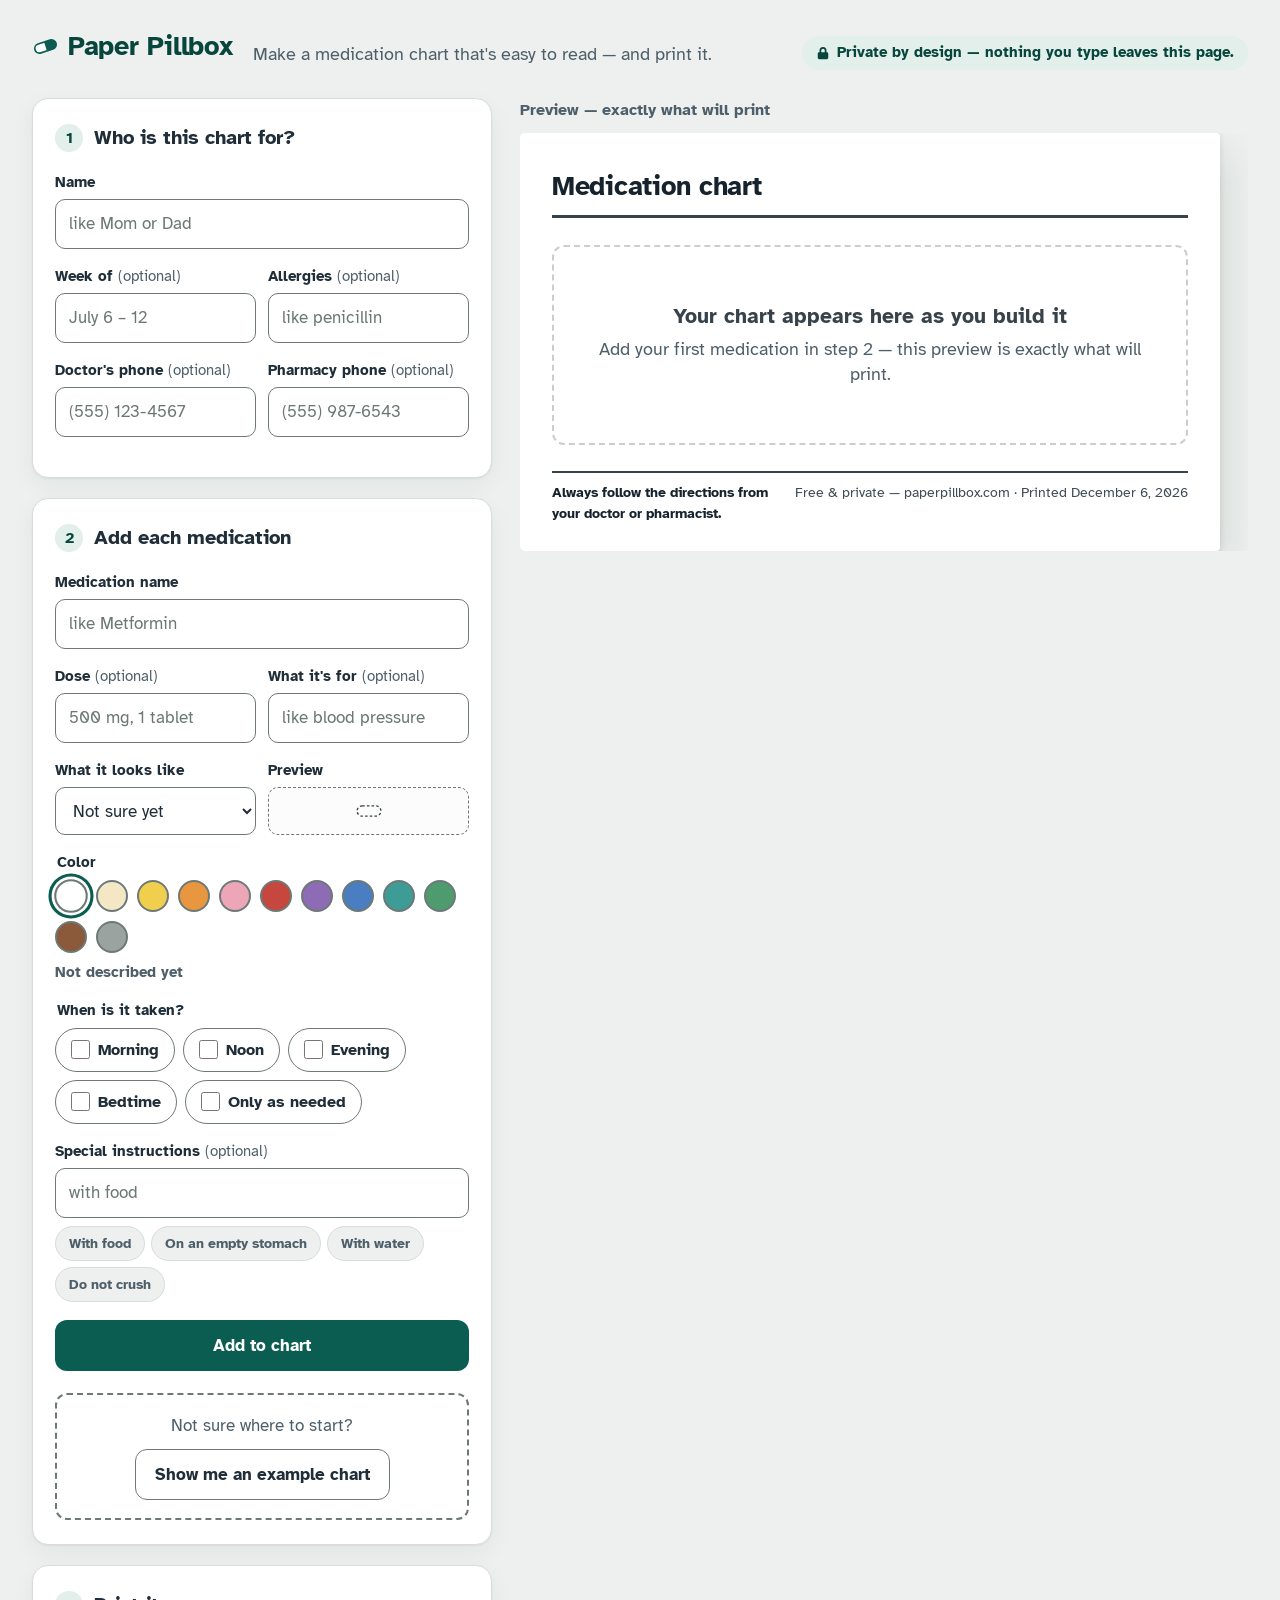
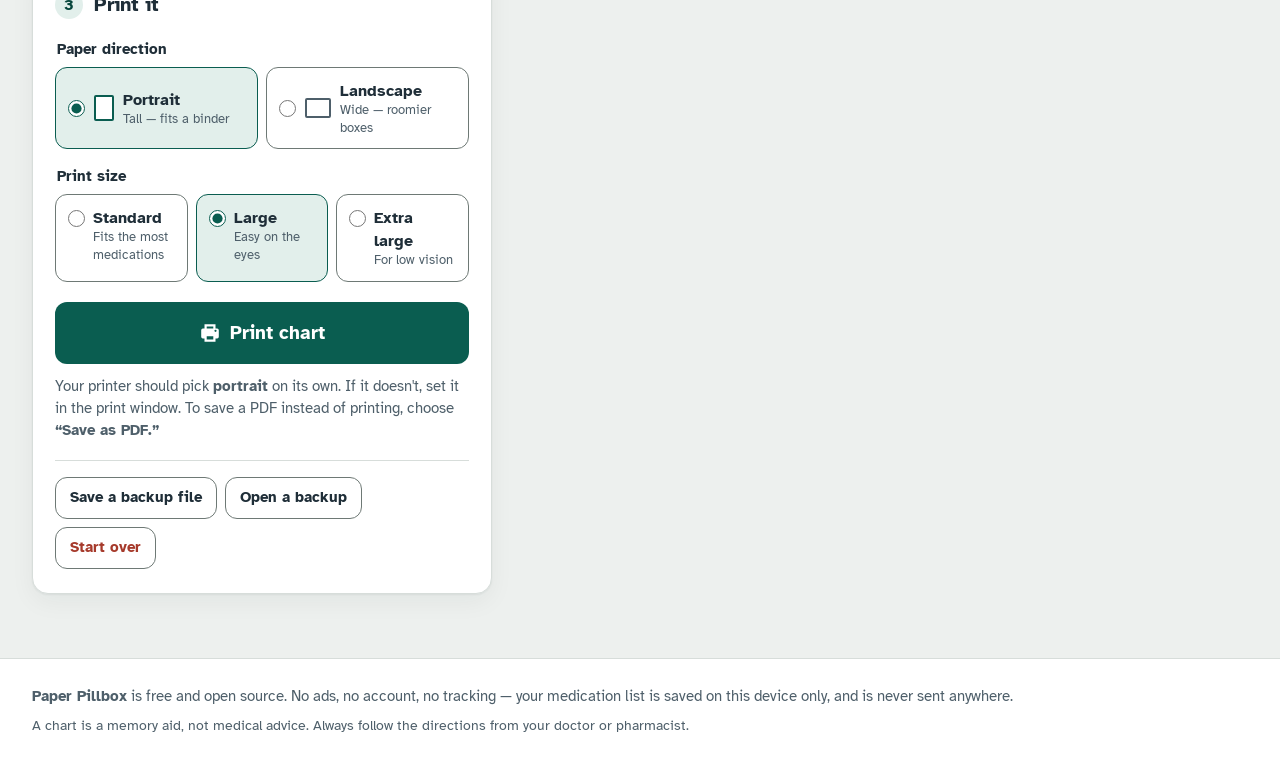
==== commit 578e8a83: "fix: harden untrusted input, meet WCAG contrast, and label sample data A five-dimension review (usab" ====
--- a/index.html
+++ b/index.html
@@ -27,6 +27,7 @@
   <meta name="twitter:description" content="Free medication chart maker. Large print, easy to read, completely private — nothing you type ever leaves your browser.">
   <meta name="twitter:image" content="https://paperpillbox.com/og-image.png">
   <meta name="twitter:image:alt" content="A large-print weekly medication chart with morning, evening and bedtime sections and a checkbox for each day.">
+
   <link rel="stylesheet" href="styles.css">
   <!-- @page can't read a custom property, so the orientation rule is swapped at runtime. -->
   <style id="page-rule">@page { size: portrait; margin: 10mm 12mm; }</style>
@@ -36,13 +37,13 @@
 
   <header class="masthead">
     <div class="masthead-inner">
-      <p class="wordmark">
+      <h1 class="wordmark">
         <svg class="wordmark-pill" viewBox="0 0 32 32" aria-hidden="true" focusable="false">
           <rect x="3" y="10.5" width="26" height="11" rx="5.5" fill="#fff" stroke="currentColor" stroke-width="2"/>
           <path d="M16 10.5h7.5a5.5 5.5 0 0 1 5.5 5.5 5.5 5.5 0 0 1-5.5 5.5H16Z" fill="currentColor"/>
         </svg>
         Paper Pillbox
-      </p>
+      </h1>
       <p class="tagline">Make a medication chart that's easy to read — and print it.</p>
       <p class="privacy-note">
         <svg viewBox="0 0 16 16" aria-hidden="true" focusable="false"><path d="M4 7V5a4 4 0 0 1 8 0v2h.5A1.5 1.5 0 0 1 14 8.5v5A1.5 1.5 0 0 1 12.5 15h-9A1.5 1.5 0 0 1 2 13.5v-5A1.5 1.5 0 0 1 3.5 7Zm2 0h4V5a2 2 0 0 0-4 0Z" fill="currentColor"/></svg>
@@ -59,16 +60,16 @@
         <h2 id="who-heading"><span class="step" aria-hidden="true">1</span>Who is this chart for?</h2>
         <div class="field">
           <label for="person-name">Name</label>
-          <input id="person-name" type="text" autocomplete="off" placeholder="e.g., Mom, or Dad" data-person="name">
+          <input id="person-name" type="text" autocomplete="off" placeholder="like Mom or Dad" data-person="name">
         </div>
         <div class="field-row">
           <div class="field">
             <label for="person-week">Week of <span class="optional">(optional)</span></label>
-            <input id="person-week" type="text" autocomplete="off" placeholder="e.g., July 6 – 12" data-person="week">
+            <input id="person-week" type="text" autocomplete="off" placeholder="July 6 – 12" data-person="week">
           </div>
           <div class="field">
             <label for="person-allergies">Allergies <span class="optional">(optional)</span></label>
-            <input id="person-allergies" type="text" autocomplete="off" placeholder="e.g., penicillin" data-person="allergies">
+            <input id="person-allergies" type="text" autocomplete="off" placeholder="like penicillin" data-person="allergies">
           </div>
         </div>
         <div class="field-row">
@@ -89,18 +90,18 @@
         <form id="med-form" novalidate>
           <div class="field">
             <label for="med-name">Medication name</label>
-            <input id="med-name" type="text" autocomplete="off" placeholder="e.g., Metformin" required aria-describedby="med-name-error">
-            <p class="field-error" id="med-name-error" hidden>Please enter the medication's name.</p>
+            <input id="med-name" type="text" autocomplete="off" placeholder="like Metformin" required aria-describedby="med-name-error">
+            <p class="field-error" id="med-name-error" role="alert" hidden></p>
           </div>
 
           <div class="field-row">
             <div class="field">
               <label for="med-dose">Dose <span class="optional">(optional)</span></label>
-              <input id="med-dose" type="text" autocomplete="off" placeholder="e.g., 500 mg · 1 tablet">
+              <input id="med-dose" type="text" autocomplete="off" placeholder="500 mg, 1 tablet">
             </div>
             <div class="field">
               <label for="med-purpose">What it's for <span class="optional">(optional)</span></label>
-              <input id="med-purpose" type="text" autocomplete="off" placeholder="e.g., blood pressure">
+              <input id="med-purpose" type="text" autocomplete="off" placeholder="like blood pressure">
             </div>
           </div>
 
@@ -108,6 +109,7 @@
             <div class="field">
               <label for="med-shape">What it looks like</label>
               <select id="med-shape">
+                <option value="unknown" selected>Not sure yet</option>
                 <option value="round">Round tablet</option>
                 <option value="oval">Oval tablet</option>
                 <option value="capsule">Capsule</option>
@@ -128,10 +130,11 @@
 
           <fieldset class="field">
             <legend>Color</legend>
-            <div class="swatches" id="med-color" role="radiogroup"></div>
+            <div class="swatches" id="med-color"></div>
+            <p class="swatch-name" id="swatch-name" aria-live="polite"></p>
           </fieldset>
 
-          <fieldset class="field" aria-describedby="med-times-error">
+          <fieldset class="field">
             <legend>When is it taken?</legend>
             <div class="time-checks" id="med-times">
               <label class="time-check time-morning"><input type="checkbox" value="morning"><span class="time-check-label">Morning</span></label>
@@ -140,17 +143,17 @@
               <label class="time-check time-bedtime"><input type="checkbox" value="bedtime"><span class="time-check-label">Bedtime</span></label>
               <label class="time-check time-prn"><input type="checkbox" value="prn"><span class="time-check-label">Only as needed</span></label>
             </div>
-            <p class="field-error" id="med-times-error" hidden>Please pick at least one time of day.</p>
+            <p class="field-error" id="med-times-error" role="alert" hidden></p>
           </fieldset>
 
           <div class="field" id="max-per-day-field" hidden>
-            <label for="med-max">Most in 24 hours <span class="optional">(optional)</span></label>
-            <input id="med-max" type="text" autocomplete="off" placeholder="e.g., up to 3 doses">
+            <label for="med-max">Do not use more than <span class="optional">(optional)</span></label>
+            <input id="med-max" type="text" autocomplete="off" placeholder="3 doses in one day">
           </div>
 
           <div class="field">
             <label for="med-instructions">Special instructions <span class="optional">(optional)</span></label>
-            <input id="med-instructions" type="text" autocomplete="off" placeholder="e.g., with food">
+            <input id="med-instructions" type="text" autocomplete="off" placeholder="with food">
             <div class="quick-chips" aria-label="Common instructions">
               <button type="button" class="quick-chip" data-chip="With food">With food</button>
               <button type="button" class="quick-chip" data-chip="On an empty stomach">On an empty stomach</button>
@@ -168,6 +171,12 @@
         <div class="med-list-wrap">
           <h3 class="med-list-heading" id="med-list-heading" hidden>On this chart</h3>
           <ul class="med-list" id="med-list" aria-labelledby="meds-heading"></ul>
+
+          <div class="example-banner" id="example-banner" hidden>
+            <p><strong>This chart is showing example medications.</strong> Replace them with the real ones before you print.</p>
+            <button type="button" class="btn btn-subtle" id="clear-example">Clear the example</button>
+          </div>
+
           <div class="example-offer" id="example-offer">
             <p>Not sure where to start?</p>
             <button type="button" class="btn btn-subtle" id="load-example">Show me an example chart</button>
@@ -180,7 +189,7 @@
 
         <fieldset class="field">
           <legend>Paper direction</legend>
-          <div class="orientation-options" role="radiogroup">
+          <div class="orientation-options">
             <label class="orientation-option">
               <input type="radio" name="orientation" value="portrait" checked>
               <span class="orientation-art portrait" aria-hidden="true"></span>
@@ -196,7 +205,7 @@
 
         <fieldset class="field">
           <legend>Print size</legend>
-          <div class="size-options" role="radiogroup">
+          <div class="size-options">
             <label class="size-option"><input type="radio" name="text-size" value="standard"><span><strong>Standard</strong><small>Fits the most medications</small></span></label>
             <label class="size-option"><input type="radio" name="text-size" value="large" checked><span><strong>Large</strong><small>Easy on the eyes</small></span></label>
             <label class="size-option"><input type="radio" name="text-size" value="xl"><span><strong>Extra large</strong><small>For low vision</small></span></label>
@@ -242,9 +251,9 @@
     <button type="button" class="snackbar-action" id="snackbar-action" hidden>Undo</button>
   </div>
 
-  <dialog class="confirm-dialog" id="reset-dialog">
-    <h2>Start over?</h2>
-    <p>This clears the whole chart — every medication and every detail. If you might want it later, save a backup first.</p>
+  <dialog class="confirm-dialog" id="reset-dialog" aria-labelledby="reset-title" aria-describedby="reset-desc">
+    <h2 id="reset-title">Start over?</h2>
+    <p id="reset-desc">This clears the whole chart — every medication and every detail. If you might want it later, save a backup first.</p>
     <div class="dialog-actions">
       <button type="button" class="btn btn-subtle" id="reset-cancel">Keep my chart</button>
       <button type="button" class="btn btn-danger" id="reset-confirm">Clear everything</button>
--- a/styles.css
+++ b/styles.css
@@ -34,7 +34,9 @@
   --ink: #1F2E38;
   --ink-soft: #4E5F6A;
   --line: #D7DDDA;
-  --line-strong: #B9C3BF;
+  /* 4.51:1 on white. WCAG 1.4.11 needs 3:1 for a control's own boundary, and
+     these borders are the only thing marking a white field on a white card. */
+  --line-strong: #6E7975;
   --green: #0A5D50;
   --green-deep: #07463C;
   --green-tint: #E2EFEB;
@@ -235,7 +237,7 @@
   border-color: var(--green);
   outline-offset: 0;
 }
-input::placeholder { color: #7C8A88; opacity: 1; }
+input::placeholder { color: #6B7876; opacity: 1; } /* 4.59:1 on white */
 
 .field-error {
   margin-top: 6px;
@@ -243,7 +245,8 @@
   font-weight: 700;
   color: var(--danger);
 }
-.field-invalid input, .field-invalid .time-check { border-color: var(--danger); }
+.field-invalid input { border-color: var(--danger); }
+[aria-invalid="true"] { outline: 2px solid var(--danger); outline-offset: 1px; }
 
 /* Color swatches */
 .swatches { display: flex; flex-wrap: wrap; gap: 9px; }
@@ -259,7 +262,8 @@
   display: block;
   width: 32px; height: 32px;
   border-radius: 50%;
-  border: 2px solid rgba(31, 46, 56, 0.25);
+  /* Solid, not translucent: the white swatch was white-on-white before. */
+  border: 2px solid #6E7975;
   transition: transform 100ms ease;
 }
 .swatch input:checked + .swatch-dot {
@@ -268,6 +272,14 @@
 }
 .swatch input:focus-visible + .swatch-dot {
   box-shadow: 0 0 0 2.5px #fff, 0 0 0 5.5px var(--green);
+}
+
+.swatch-name {
+  margin-top: 9px;
+  font-size: 14.5px;
+  font-weight: 700;
+  color: var(--ink-soft);
+  min-height: 1.3em;
 }
 
 /* Live chip preview */
@@ -469,6 +481,34 @@
   color: var(--ink-soft);
 }
 .example-offer p { margin-bottom: 10px; }
+
+.example-badge {
+  display: inline-block;
+  margin-left: 8px;
+  padding: 1px 8px;
+  font-size: 12.5px;
+  font-weight: 700;
+  vertical-align: 1px;
+  color: var(--dawn-ink);
+  background: var(--dawn-band);
+  border-radius: 999px;
+}
+
+/* Sample data is a paper hazard: it must be loud until it's gone. */
+.example-banner {
+  display: flex;
+  flex-wrap: wrap;
+  align-items: center;
+  gap: 12px;
+  margin-top: 16px;
+  padding: 14px 16px;
+  background: var(--dawn-band);
+  border: 1.5px solid var(--dawn-ink);
+  border-radius: 12px;
+  color: var(--dawn-ink);
+}
+.example-banner p { flex: 1; min-width: 190px; font-size: 15px; }
+.example-banner .btn { min-height: 42px; padding: 8px 14px; font-size: 15px; }
 
 /* ---------- Paper direction ---------- */
 .orientation-options { display: grid; grid-template-columns: 1fr 1fr; gap: 8px; }
@@ -605,6 +645,18 @@
 }
 .sheet-meta .allergies { font-weight: 700; }
 
+.sheet-sample {
+  margin-top: 0.9em;
+  padding: 0.5em 0.8em;
+  border: 2px solid #6E430C;
+  border-radius: 6px;
+  background: #FAEFDC;
+  color: #6E430C;
+  font-weight: 700;
+  font-size: 0.92em;
+  text-align: center;
+}
+
 /* Time-of-day slots. The band sits in <thead> so print repeats it per page. */
 .slot { margin-top: 1.5em; }
 .band-row td {
@@ -622,6 +674,15 @@
   font-weight: 700;
 }
 .slot-head svg { width: 1.25em; height: 1.25em; flex: none; }
+/* Rides in the repeating band so a loose page 2 still names its patient. */
+.slot-ident {
+  margin-left: auto;
+  padding-left: 12px;
+  font-size: 0.76em;
+  font-weight: 400;
+  text-align: right;
+  overflow-wrap: anywhere;
+}
 .slot-morning .slot-head { background: var(--dawn-band); color: var(--dawn-ink); }
 .slot-noon .slot-head { background: var(--day-band); color: var(--day-ink); }
 .slot-evening .slot-head { background: var(--dusk-band); color: var(--dusk-ink); }
@@ -831,6 +892,7 @@
 
   .slot-head,
   .slot tbody tr:nth-child(even),
+  .sheet-sample,
   .checkbox {
     -webkit-print-color-adjust: exact;
     print-color-adjust: exact;
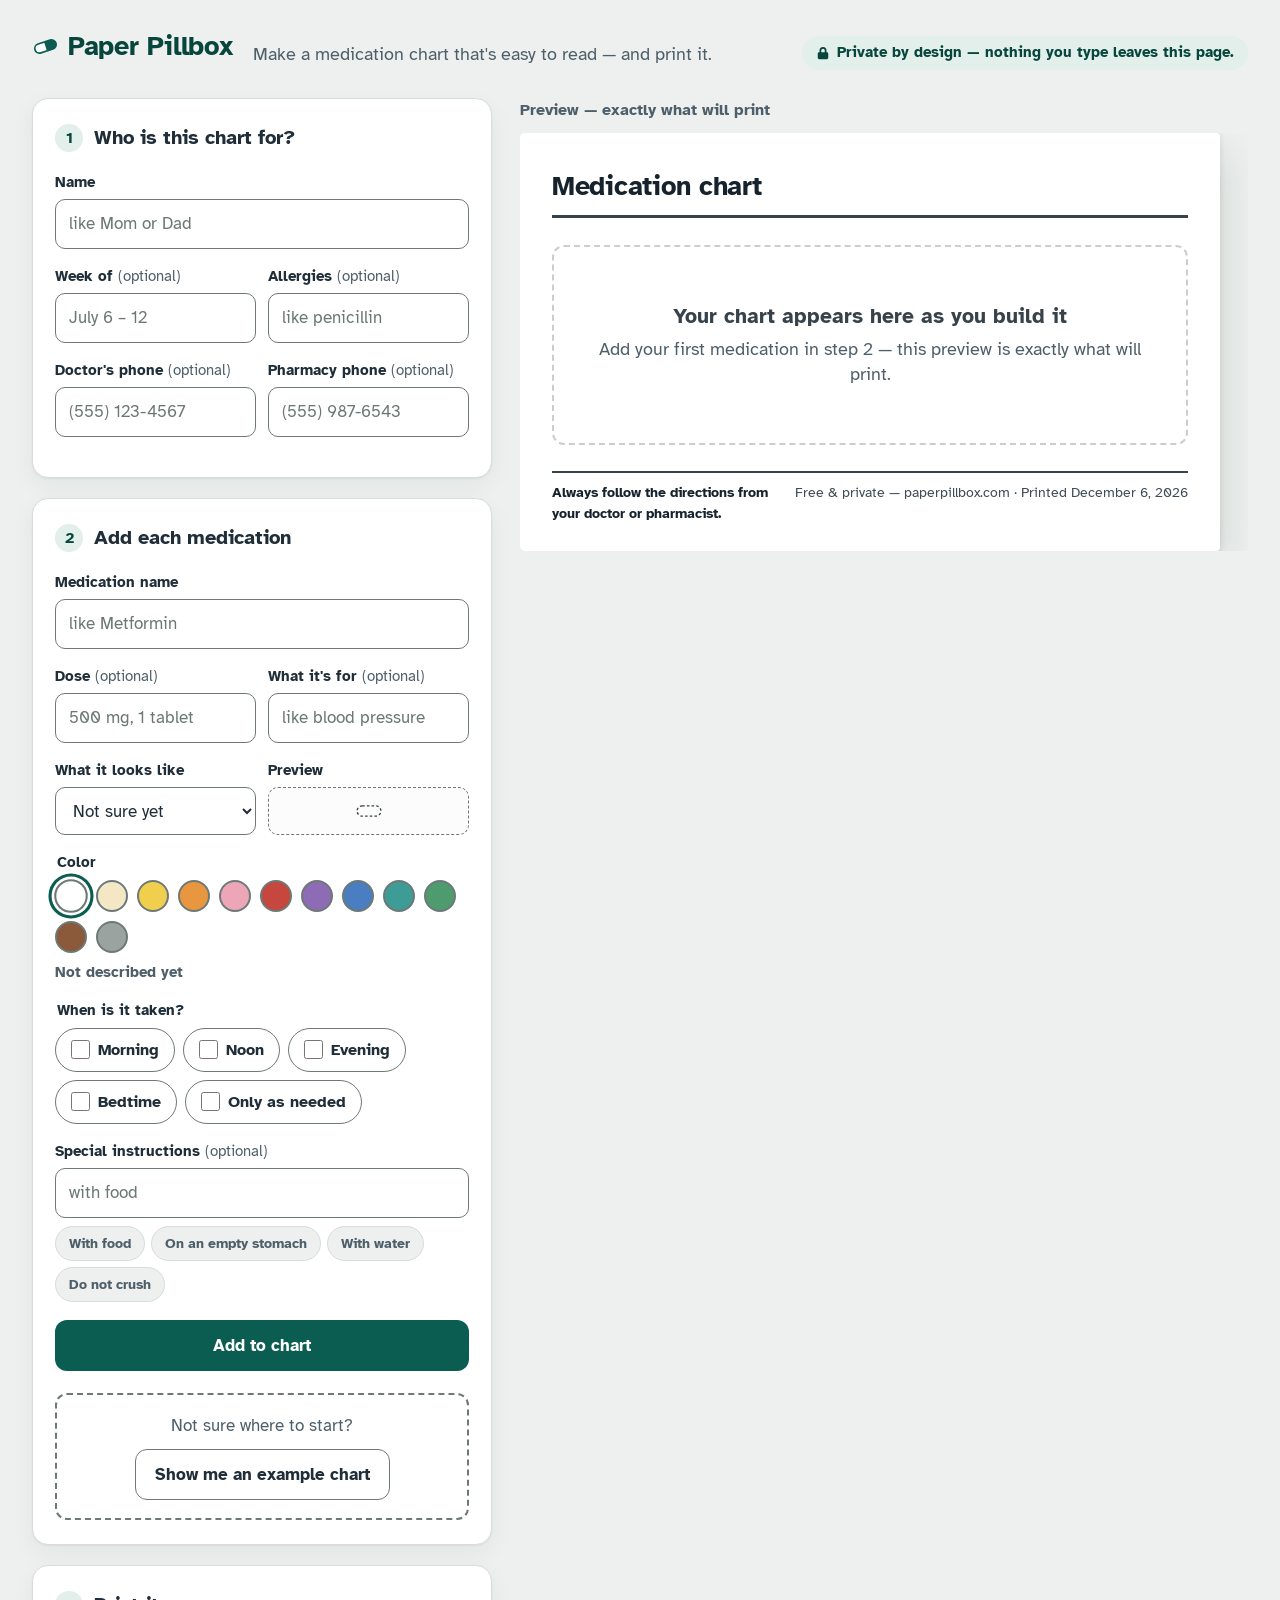
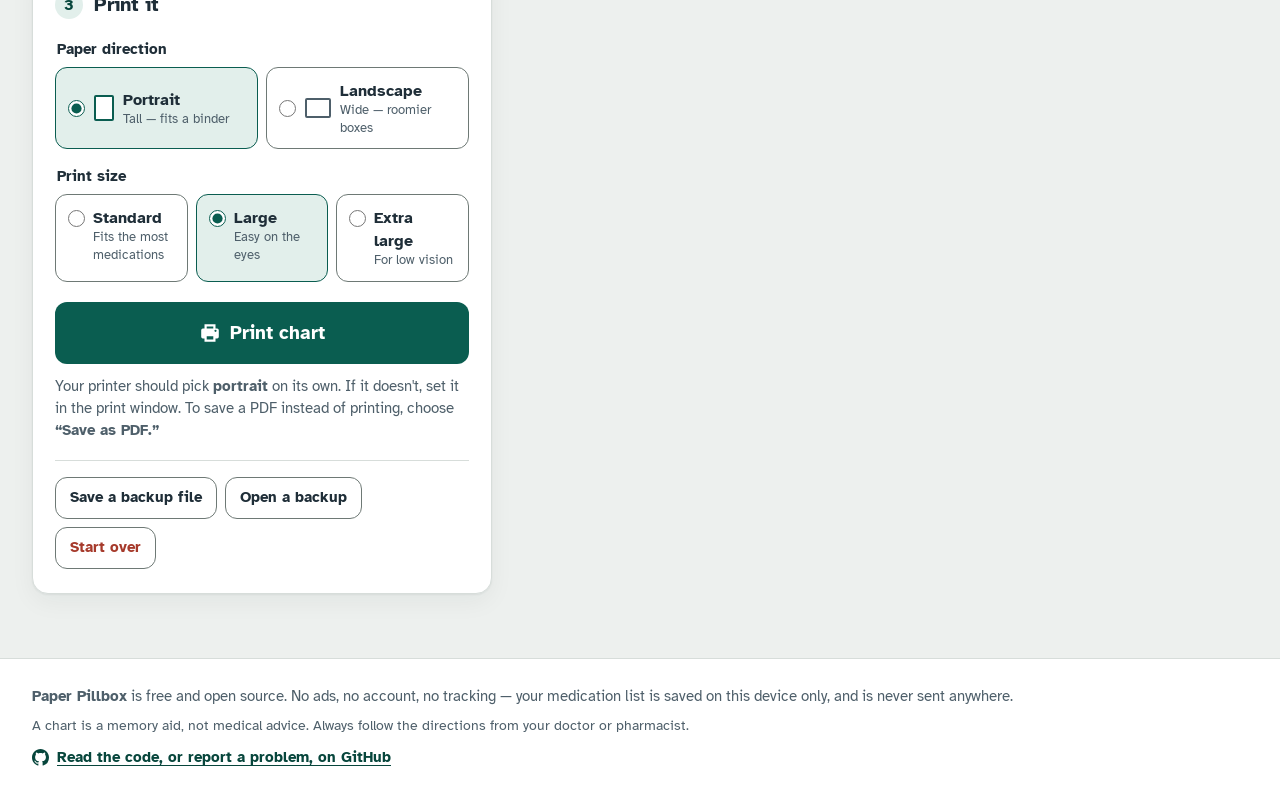
==== commit 8d70aa3c: "feat: static deploy config, strict CSP, and a link to the source Serve the site with `connect-src 'n" ====
--- a/index.html
+++ b/index.html
@@ -29,8 +29,6 @@
   <meta name="twitter:image:alt" content="A large-print weekly medication chart with morning, evening and bedtime sections and a checkbox for each day.">
 
   <link rel="stylesheet" href="styles.css">
-  <!-- @page can't read a custom property, so the orientation rule is swapped at runtime. -->
-  <style id="page-rule">@page { size: portrait; margin: 10mm 12mm; }</style>
 </head>
 <body>
   <a class="skip-link" href="#builder">Skip to the chart builder</a>
@@ -243,6 +241,12 @@
     <div class="site-footer-inner">
       <p><strong>Paper Pillbox</strong> is free and open source. No ads, no account, no tracking — your medication list is saved on this device only, and is never sent anywhere.</p>
       <p class="disclaimer">A chart is a memory aid, not medical advice. Always follow the directions from your doctor or pharmacist.</p>
+      <p class="source-link">
+        <a href="https://github.com/sethatwood/paper-pillbox">
+          <svg viewBox="0 0 16 16" aria-hidden="true" focusable="false"><path fill="currentColor" d="M8 0C3.58 0 0 3.58 0 8c0 3.54 2.29 6.53 5.47 7.59.4.07.55-.17.55-.38 0-.19-.01-.82-.01-1.49-2.01.37-2.53-.49-2.69-.94-.09-.23-.48-.94-.82-1.13-.28-.15-.68-.52-.01-.53.63-.01 1.08.58 1.23.82.72 1.21 1.87.87 2.33.66.07-.52.28-.87.51-1.07-1.78-.2-3.64-.89-3.64-3.95 0-.87.31-1.59.82-2.15-.08-.2-.36-1.02.08-2.12 0 0 .67-.21 2.2.82.64-.18 1.32-.27 2-.27s1.36.09 2 .27c1.53-1.04 2.2-.82 2.2-.82.44 1.1.16 1.92.08 2.12.51.56.82 1.27.82 2.15 0 3.07-1.87 3.75-3.65 3.95.29.25.54.73.54 1.48 0 1.07-.01 1.93-.01 2.2 0 .21.15.46.55.38A8.01 8.01 0 0 0 16 8c0-4.42-3.58-8-8-8Z"/></svg>
+          Read the code, or report a problem, on GitHub
+        </a>
+      </p>
     </div>
   </footer>
 
--- a/styles.css
+++ b/styles.css
@@ -248,7 +248,21 @@
 .field-invalid input { border-color: var(--danger); }
 [aria-invalid="true"] { outline: 2px solid var(--danger); outline-offset: 1px; }
 
-/* Color swatches */
+/* Color swatches. The fills live here rather than in a style attribute so the
+   page can ship a Content-Security-Policy with no 'unsafe-inline'. */
+.swatch-white  { background: #FFFFFF; }
+.swatch-cream  { background: #F3E7C6; }
+.swatch-yellow { background: #F0CE4E; }
+.swatch-orange { background: #E8963F; }
+.swatch-pink   { background: #ECA6B8; }
+.swatch-red    { background: #C6473E; }
+.swatch-purple { background: #8E6BB5; }
+.swatch-blue   { background: #4A7EC0; }
+.swatch-teal   { background: #3E9C97; }
+.swatch-green  { background: #4E9B6F; }
+.swatch-brown  { background: #8A5A3B; }
+.swatch-gray   { background: #9AA3A0; }
+
 .swatches { display: flex; flex-wrap: wrap; gap: 9px; }
 .swatch { position: relative; margin: 0; }
 .swatch input {
@@ -736,6 +750,8 @@
 }
 
 /* As-needed table */
+.prn-col-med { width: 45%; }
+.prn-col-max { width: 24%; }
 .slot-prn tbody td { padding: 0.55em 0.6em; font-size: 0.95em; }
 .slot-prn thead th { text-align: left; padding-left: 0.6em; }
 .slot-prn thead th:first-child { padding-left: 4px; }
@@ -782,6 +798,19 @@
 }
 .disclaimer { font-size: 14px; }
 
+.source-link a {
+  display: inline-flex;
+  align-items: center;
+  gap: 8px;
+  margin-top: 2px;
+  color: var(--green-deep);
+  font-weight: 700;
+  text-decoration-thickness: 1px;
+  text-underline-offset: 3px;
+}
+.source-link svg { width: 17px; height: 17px; flex: none; }
+.source-link a:hover { color: var(--ink); }
+
 /* ---------- Snackbar ---------- */
 .snackbar {
   position: fixed;
@@ -864,9 +893,14 @@
    PRINT — the whole point.
    Only the sheet prints. Bands keep their tints where the browser allows;
    every encoding also survives pure grayscale (icons + labels + borders).
-   The @page rule lives in a <style id="page-rule"> element so the chosen
-   orientation can be swapped at runtime; `size` accepts no custom property.
+   `size` accepts no custom property, so app.js rewrites this rule through
+   CSSOM at runtime. This declaration is the no-JavaScript fallback.
    ========================================================================== */
+@page {
+  size: portrait;
+  margin: 10mm 12mm;
+}
+
 @media print {
   html, body { background: #fff; }
 
